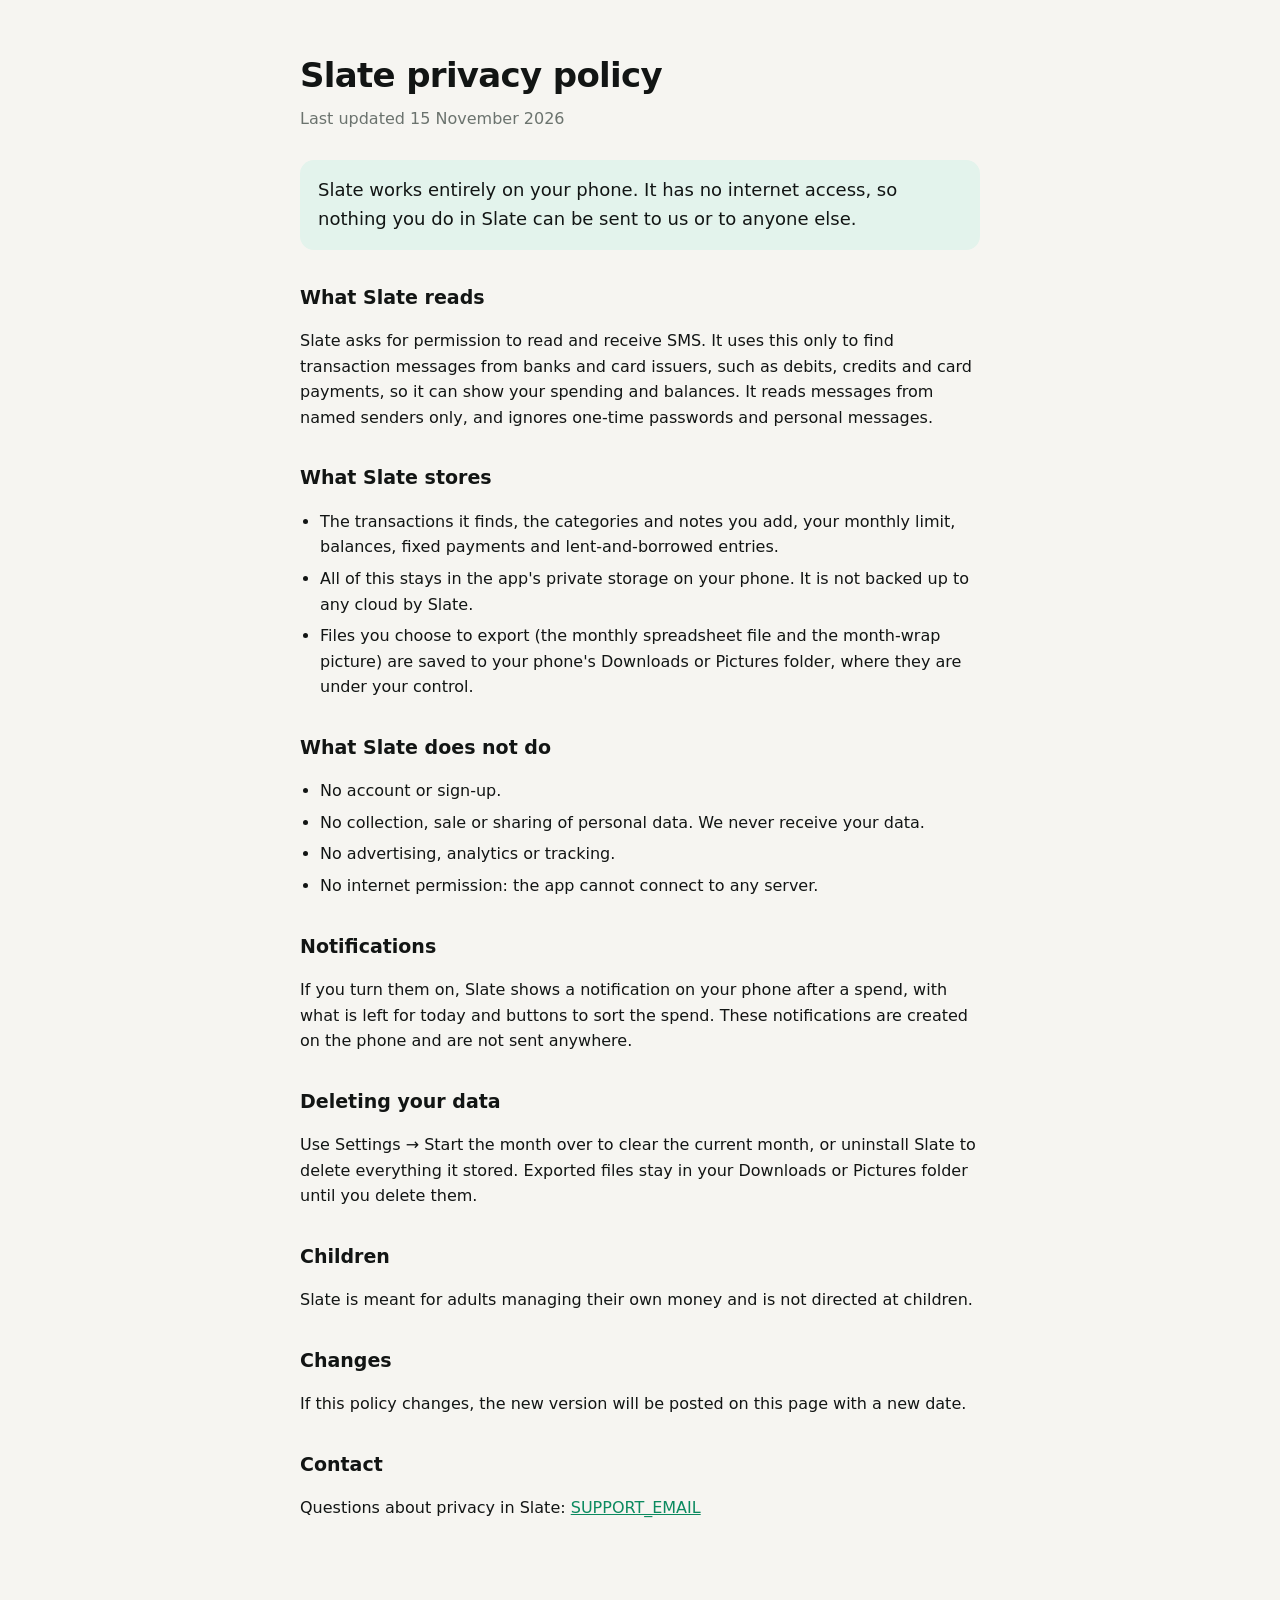
==== docs/privacy.html @ cc92b14e "Slate 1.0.0: offline budgeting app, ready for Google Play Reads bank transaction SMS on the device a" ====
<!DOCTYPE html>
<html lang="en">
<head>
<meta charset="utf-8">
<meta name="viewport" content="width=device-width, initial-scale=1">
<title>Slate · Privacy policy</title>
<style>
  body { margin: 0; background: #f6f5f1; color: #121514; font: 16px/1.6 system-ui, -apple-system, Roboto, sans-serif; }
  main { max-width: 680px; margin: 0 auto; padding: 48px 22px 64px; }
  h1 { font-size: 34px; letter-spacing: -.02em; margin: 0 0 4px; }
  h2 { font-size: 19px; margin: 32px 0 6px; }
  .date { color: #6b736e; margin: 0 0 28px; }
  .lead { font-size: 18px; background: #e3f3ec; border-radius: 14px; padding: 16px 18px; }
  ul { padding-left: 20px; } li { margin: 6px 0; }
  a { color: #0b8a5f; }
</style>
</head>
<body>
<main>
<h1>Slate privacy policy</h1>
<p class="date">Last updated 15 November 2026</p>

<p class="lead">Slate works entirely on your phone. It has no internet access, so nothing you do in Slate can be sent to us or to anyone else.</p>

<h2>What Slate reads</h2>
<p>Slate asks for permission to read and receive SMS. It uses this only to find transaction messages from banks and card issuers, such as debits, credits and card payments, so it can show your spending and balances. It reads messages from named senders only, and ignores one-time passwords and personal messages.</p>

<h2>What Slate stores</h2>
<ul>
  <li>The transactions it finds, the categories and notes you add, your monthly limit, balances, fixed payments and lent-and-borrowed entries.</li>
  <li>All of this stays in the app's private storage on your phone. It is not backed up to any cloud by Slate.</li>
  <li>Files you choose to export (the monthly spreadsheet file and the month-wrap picture) are saved to your phone's Downloads or Pictures folder, where they are under your control.</li>
</ul>

<h2>What Slate does not do</h2>
<ul>
  <li>No account or sign-up.</li>
  <li>No collection, sale or sharing of personal data. We never receive your data.</li>
  <li>No advertising, analytics or tracking.</li>
  <li>No internet permission: the app cannot connect to any server.</li>
</ul>

<h2>Notifications</h2>
<p>If you turn them on, Slate shows a notification on your phone after a spend, with what is left for today and buttons to sort the spend. These notifications are created on the phone and are not sent anywhere.</p>

<h2>Deleting your data</h2>
<p>Use Settings → Start the month over to clear the current month, or uninstall Slate to delete everything it stored. Exported files stay in your Downloads or Pictures folder until you delete them.</p>

<h2>Children</h2>
<p>Slate is meant for adults managing their own money and is not directed at children.</p>

<h2>Changes</h2>
<p>If this policy changes, the new version will be posted on this page with a new date.</p>

<h2>Contact</h2>
<p>Questions about privacy in Slate: <a href="mailto:SUPPORT_EMAIL">SUPPORT_EMAIL</a></p>
</main>
</body>
</html>
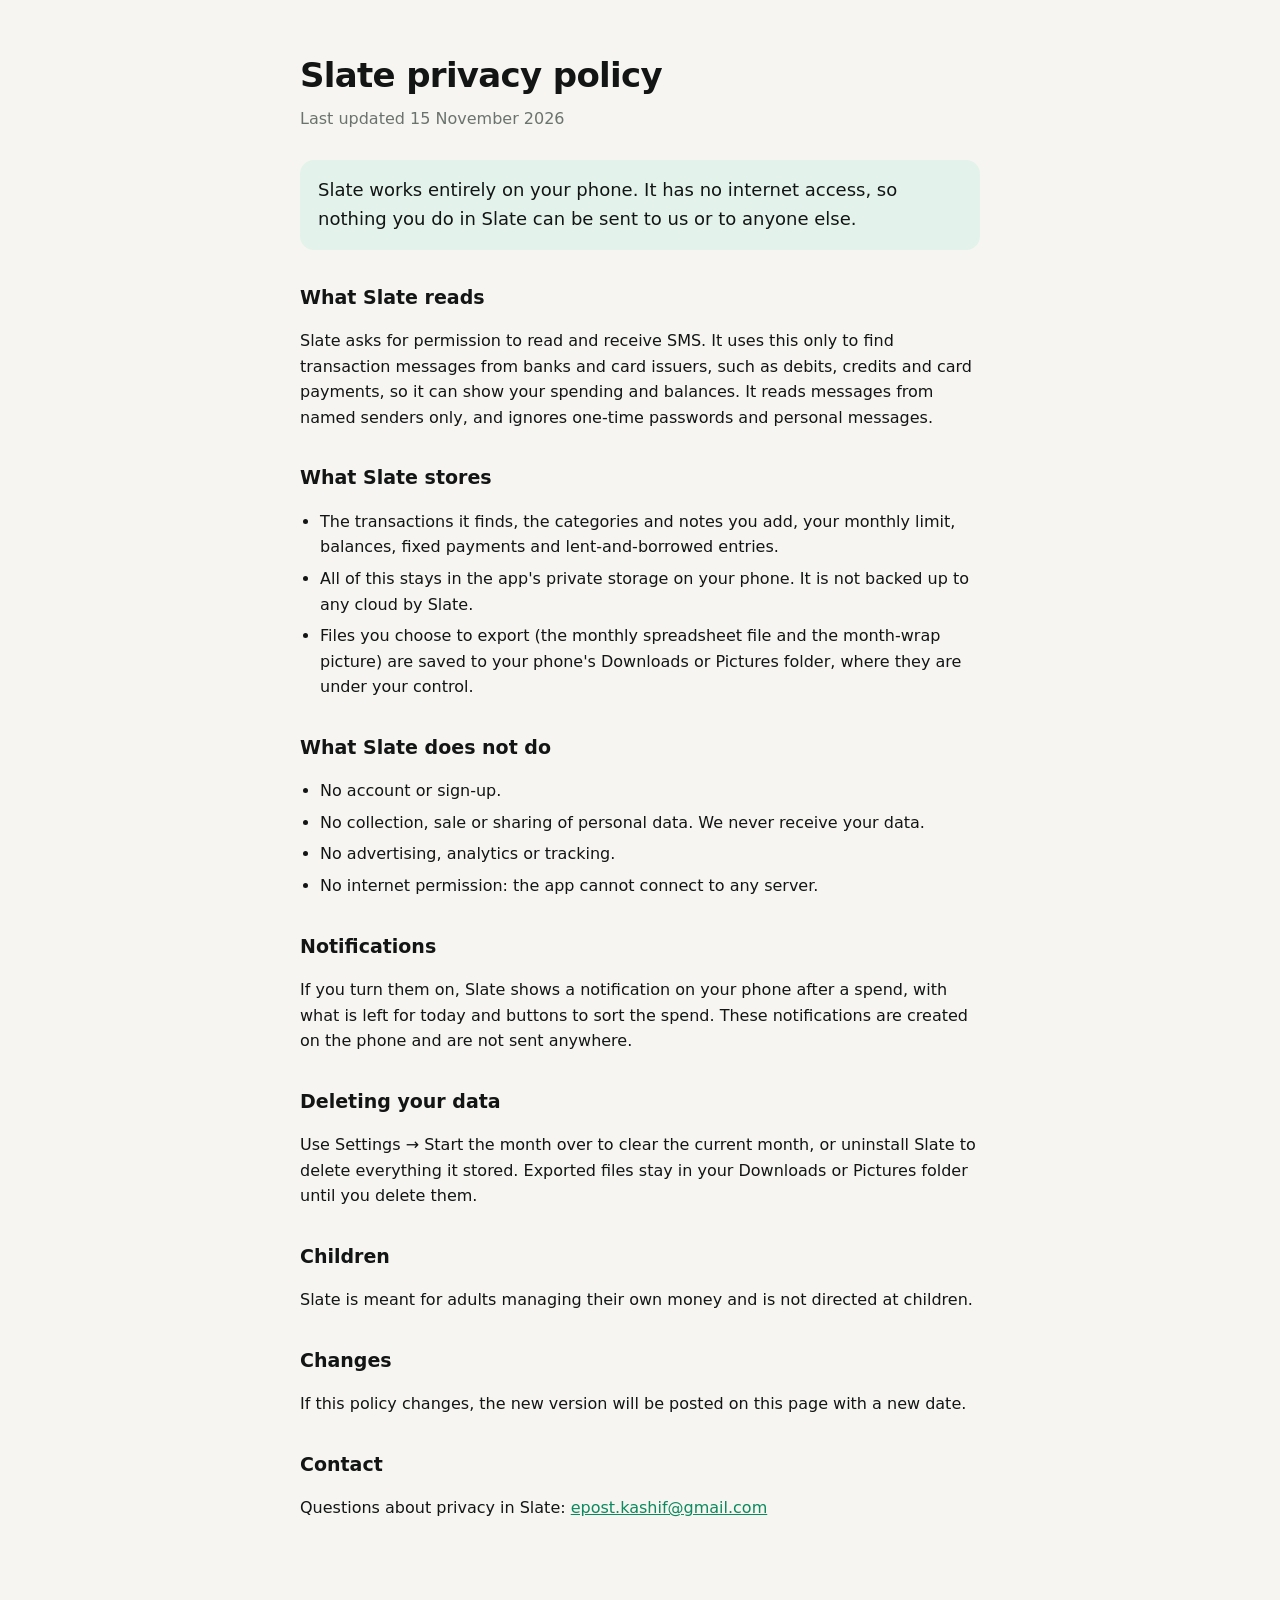
==== commit 21ff2221: "Fill in support email and link the published privacy policy Co-Authored-By: Claude Opus 5.5 <noreply" ====
--- a/docs/privacy.html
+++ b/docs/privacy.html
@@ -53,7 +53,7 @@
 <p>If this policy changes, the new version will be posted on this page with a new date.</p>
 
 <h2>Contact</h2>
-<p>Questions about privacy in Slate: <a href="mailto:SUPPORT_EMAIL">SUPPORT_EMAIL</a></p>
+<p>Questions about privacy in Slate: <a href="mailto:epost.kashif@gmail.com">epost.kashif@gmail.com</a></p>
 </main>
 </body>
 </html>
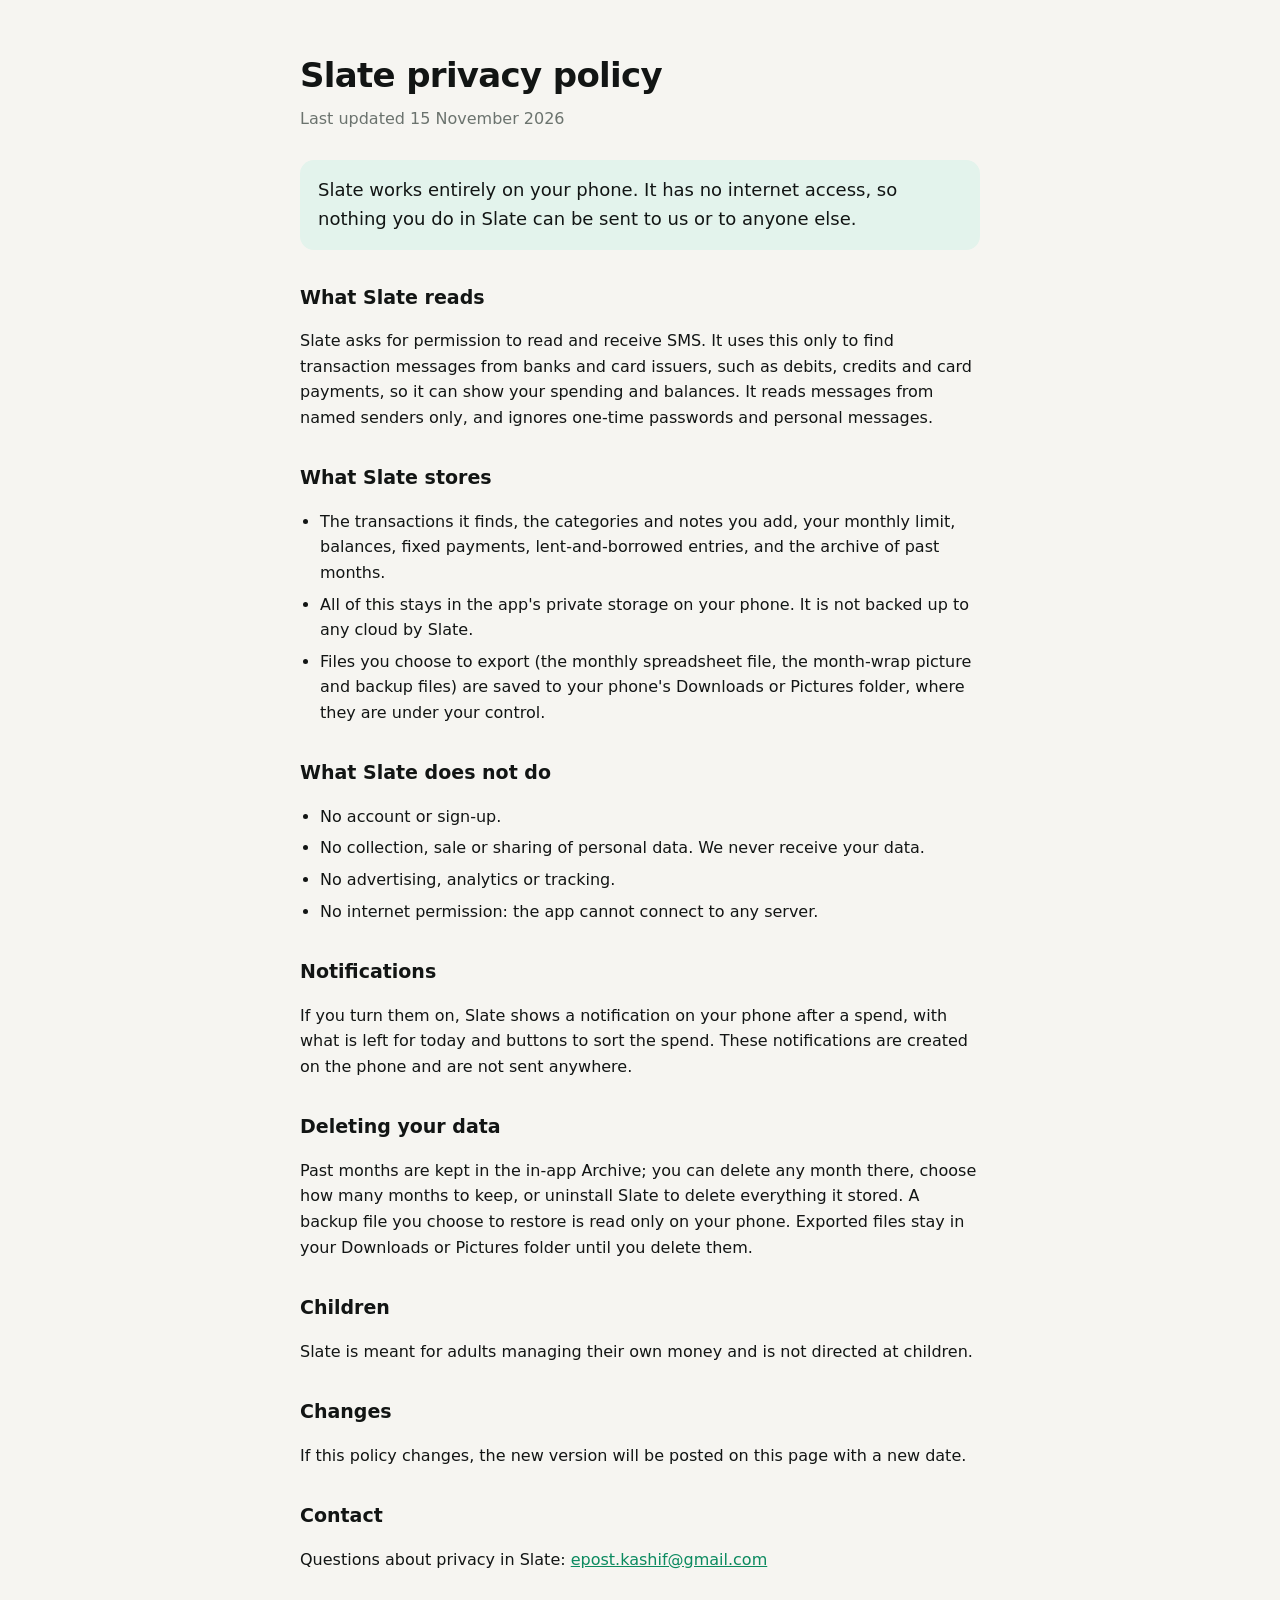
==== commit eea10af5: "Slate v2: custom categories, live visuals, month archive, backup/restore, colour themes and motion -" ====
--- a/docs/privacy.html
+++ b/docs/privacy.html
@@ -27,9 +27,9 @@
 
 <h2>What Slate stores</h2>
 <ul>
-  <li>The transactions it finds, the categories and notes you add, your monthly limit, balances, fixed payments and lent-and-borrowed entries.</li>
+  <li>The transactions it finds, the categories and notes you add, your monthly limit, balances, fixed payments, lent-and-borrowed entries, and the archive of past months.</li>
   <li>All of this stays in the app's private storage on your phone. It is not backed up to any cloud by Slate.</li>
-  <li>Files you choose to export (the monthly spreadsheet file and the month-wrap picture) are saved to your phone's Downloads or Pictures folder, where they are under your control.</li>
+  <li>Files you choose to export (the monthly spreadsheet file, the month-wrap picture and backup files) are saved to your phone's Downloads or Pictures folder, where they are under your control.</li>
 </ul>
 
 <h2>What Slate does not do</h2>
@@ -44,7 +44,7 @@
 <p>If you turn them on, Slate shows a notification on your phone after a spend, with what is left for today and buttons to sort the spend. These notifications are created on the phone and are not sent anywhere.</p>
 
 <h2>Deleting your data</h2>
-<p>Use Settings → Start the month over to clear the current month, or uninstall Slate to delete everything it stored. Exported files stay in your Downloads or Pictures folder until you delete them.</p>
+<p>Past months are kept in the in-app Archive; you can delete any month there, choose how many months to keep, or uninstall Slate to delete everything it stored. A backup file you choose to restore is read only on your phone. Exported files stay in your Downloads or Pictures folder until you delete them.</p>
 
 <h2>Children</h2>
 <p>Slate is meant for adults managing their own money and is not directed at children.</p>
